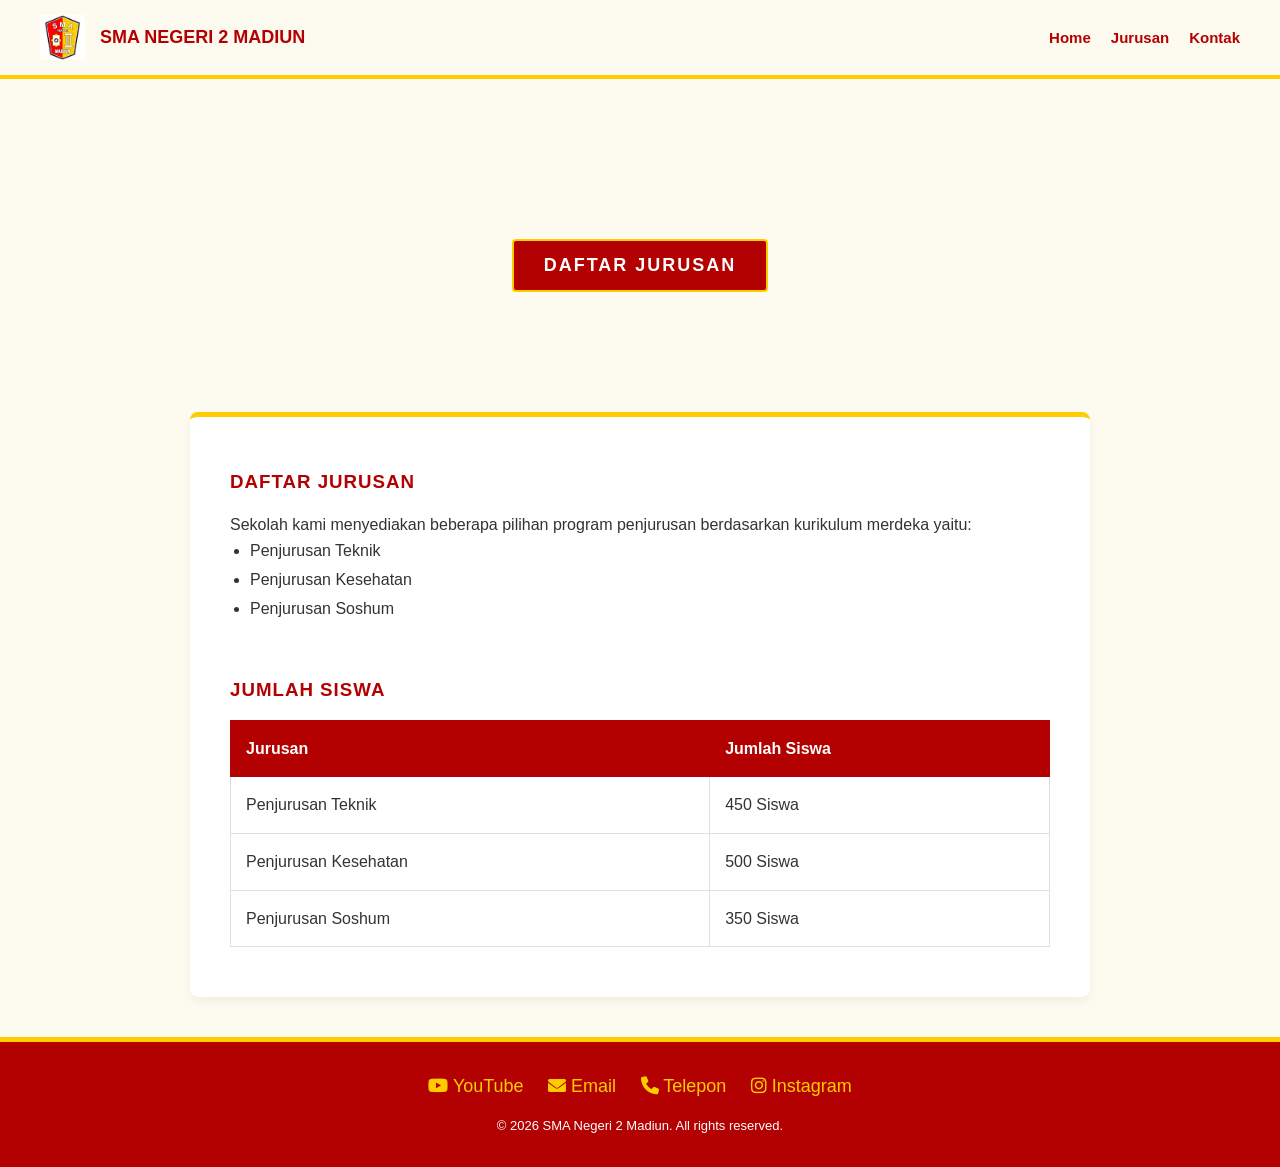
==== jurusan.html @ 18ccdf71 "Add files via upload" ====
<!DOCTYPE html>
<html lang="id">
<head>
    <meta charset="UTF-8">
    <title>Jurusan - SMAN 2 Madiun</title>
    <link rel="stylesheet" href="style.css">
    <link rel="stylesheet" href="https://cdnjs.cloudflare.com/ajax/libs/font-awesome/6.0.0/css/all.min.css">
</head>
<body>
    <header class="header-container">
        <div class="logo-area">
            <img src="logo.jpg" alt="Logo" width="45">
            <h2>SMA NEGERI 2 MADIUN</h2>
        </div>
        <nav class="nav-menu">
            <a href="index.html">Home</a>
            <a href="jurusan.html">Jurusan</a>
            <a href="kontak.html">Kontak</a>
        </nav>
    </header>

    <div class="banner-section">
            <h3>SMA NEGERI 2 KOTA MADIUN</h3>
        <span class="badge-judul">DAFTAR JURUSAN</span>
    </div>

    <div class="jurusan-container">
        <h3 class="judul-jurusan">DAFTAR JURUSAN</h3>
        <p>Sekolah kami menyediakan beberapa pilihan program penjurusan berdasarkan kurikulum merdeka yaitu:</p>
        <ul class="list-jurusan">
            <li>Penjurusan Teknik</li>
            <li>Penjurusan Kesehatan</li>
            <li>Penjurusan Soshum</li>
        </ul>

        <br><br>

        <h3 class="judul-jurusan">JUMLAH SISWA</h3>
        <table class="tabel-siswa">
            <tr>
                <th>Jurusan</th>
                <th>Jumlah Siswa</th>
            </tr>
            <tr>
                <td>Penjurusan Teknik</td>
                <td>450 Siswa</td>
            </tr>
            <tr>
                <td>Penjurusan Kesehatan</td>
                <td>500 Siswa</td>
            </tr>
            <tr>
                <td>Penjurusan Soshum</td>
                <td>350 Siswa</td>
            </tr>
        </table>
    </div>

    <footer class="footer-area">
        <div class="social-icons">
            <a href="https://www.youtube.com/@smadamadiunofficial" target="_blank"><i class="fa-brands fa-youtube"></i> YouTube</a>
            <a href="mailto:admin@smanegeri2madiun.sch.id"><i class="fa-solid fa-envelope"></i> Email</a>
            <a href="tel:0351453542"><i class="fa-solid fa-phone"></i> Telepon</a>
            <a href="https://www.instagram.com/smadamadiunofficial/" target="_blank"><i class="fa-brands fa-instagram"></i> Instagram</a>
        </div>
        <p>&copy; 2026 SMA Negeri 2 Madiun. All rights reserved.</p>
    </footer>
</body>
</html>
---- style.css ----
:root {
    --bg-krem: #fdfaf0;
    --krem-gelap: #f4ebd0;
    --merah-marun: #b30000;
    --kuning-emas: #ffcc00;
    --teks-gelap: #333333;
}

* {
    box-sizing: border-box;
    margin: 0;
    padding: 0;
}

body {
    font-family: 'Segoe UI', Tahoma, Geneva, Verdana, sans-serif;
    background-color: var(--bg-krem);
    color: var(--teks-gelap);
    line-height: 1.6;
}

img {
    max-width: 100%;
    height: auto;
    display: block;
}

.header-container {
    display: flex;
    justify-content: space-between;
    align-items: center;
    padding: 15px 40px;
    background-color: var(--bg-krem);
    border-bottom: 4px solid var(--kuning-emas);
}

.logo-area {
    display: flex;
    align-items: center;
    gap: 15px;
}

.logo-area h2 {
    font-size: 18px;
    color: var(--merah-marun);
}

.nav-menu {
    display: flex;
    align-items: center;
    gap: 20px;
}

.nav-menu a {
    text-decoration: none;
    color: var(--merah-marun);
    font-size: 15px;
    font-weight: bold;
    transition: color 0.3s ease; 
}

.nav-menu a:hover {
    color: var(--kuning-emas); 
}

.hero-section {
    background-image: linear-gradient(to right, rgba(0, 0, 0, 0.9) 0%, rgba(0, 0, 0, 0.6) 40%, rgba(0, 0, 0, 0) 70%), url('2.JPG');
    background-size: cover;
    background-position: center;
    min-height: 90vh;
    padding: 0 80px;
    display: flex;
    justify-content: flex-start;
    align-items: center;
}

.hero-text {
    background-color: transparent;
    backdrop-filter: none;
    -webkit-backdrop-filter: none;
    box-shadow: none;
    border: none;
    padding: 0;
    text-align: left;
    max-width: 600px;
}

.hero-text h1 {
    font-size: 50px;
    margin: 0 0 15px 0;
    color: #ffffff;
    line-height: 1.2;
    text-shadow: 2px 2px 4px rgba(0,0,0,0.5);
}

.hero-text .subtitle {
    font-size: 16px;
    margin-bottom: 30px;
    color: #f0f0f0;
    font-weight: normal;
    letter-spacing: 1px;
    line-height: 1.6;
}

.btn-hero {
    text-decoration: none;
    background-color: var(--kuning-emas);
    padding: 12px 35px;
    color: var(--teks-gelap);
    font-weight: bold;
    border-radius: 25px; 
    display: inline-block;
    transition: all 0.3s ease;
    border: none;
}

.btn-hero:hover {
    background-color: #e6b800;
    transform: translateY(-3px);
}

.btn-outline {
    text-decoration: none;
    border: 2px solid var(--merah-marun);
    padding: 10px 20px;
    color: var(--merah-marun);
    font-weight: bold;
    border-radius: 25px; 
    margin-top: 15px;
    transition: all 0.3s ease;
}

.btn-outline:hover {
    background-color: var(--merah-marun);
    color: white;
}

.profil-section {
    padding: 50px 40px;
    text-align: center;
}

.section-title {
    margin-bottom: 30px;
    letter-spacing: 2px;
    color: var(--merah-marun);
}

.profil-container {
    display: flex;
    justify-content: space-between;
    gap: 20px;
}

.profil-box {
    flex: 1;
    background-color: white;
    padding: 40px 20px;
    border-radius: 8px;
    border-top: 5px solid var(--merah-marun);
    box-shadow: 0 4px 10px rgba(0,0,0,0.05);
    color: var(--teks-gelap);
    display: flex;
    flex-direction: column; 
    align-items: center;
    justify-content: center;
    transition: all 0.3s ease; 
}

.profil-box:hover {
    transform: translateY(-5px); 
    box-shadow: 0 8px 15px rgba(0,0,0,0.1);
}

.profil-box i {
    font-size: 50px;
    color: var(--kuning-emas);
    margin-bottom: 20px;
}

.profil-box h3 {
    margin: 0;
    font-size: 20px;
}

.sambutan-section {
    display: flex;
    padding: 50px 40px;
    gap: 40px;
    background-color: var(--krem-gelap);
    align-items: center; 
}

.sambutan-text {
    flex: 2;
}

.sambutan-text p {
    margin-bottom: 15px;
}

.section-title.left-align {
    text-align: left;
}

.kepsek-area {
    flex: 1;
    display: flex;
    flex-direction: column;
    align-items: center; 
    text-align: center;
    justify-content: flex-start;
}

.kepsek-foto {
    background-color: white;
    width: 250px;
    height: 300px;
    margin-bottom: 15px; 
    border: 3px solid var(--kuning-emas);
    border-radius: 10px; 
    overflow: hidden;
    box-shadow: 0 10px 20px rgba(0,0,0,0.1);
}

.kepsek-foto img {
    width: 100%;
    height: 100%;
    object-fit: cover;
    object-position: top;
}

.kepsek-nama {
    margin: 0;
    text-align: center;
    font-weight: bold;
    color: var(--merah-marun);
    width: 100%;
}

.visi-misi-wrapper {
    background-color: var(--bg-krem);
    padding: 50px 40px;
}

.visi-misi-container {
    display: flex;
    gap: 40px;
}

.box {
    flex: 1;
    background-color: white;
    border-top: 5px solid var(--kuning-emas);
    border-radius: 8px;
    padding: 30px;
    box-shadow: 0 4px 10px rgba(0,0,0,0.05);
    transition: all 0.3s ease; 
}

.box:hover {
    transform: translateY(-5px); 
}

.box h3 {
    margin-bottom: 20px;
    color: var(--merah-marun);
    text-align: center;
    border-bottom: 2px solid var(--kuning-emas);
    display: inline-block;
    padding-bottom: 5px;
}

.box ul {
    padding-left: 20px;
}

.box ul li {
    margin-bottom: 10px;
}

.footer-area {
    background-color: var(--merah-marun);
    color: white;
    text-align: center;
    padding: 30px 20px;
    border-top: 5px solid var(--kuning-emas);
}

.social-icons {
    margin-bottom: 15px;
}

.social-icons a {
    color: var(--kuning-emas);
    text-decoration: none;
    margin: 0 10px;
    font-size: 18px; 
    transition: color 0.3s ease;
}

.social-icons a:hover {
    color: #fff;
}

.footer-area p {
    font-size: 13px;
    margin-top: 10px;
}

.banner-section {
    background-image: url('4.jpg');
    background-size: cover;
    background-position: center;
    text-align: center;
    padding: 80px 20px;
    color: var(--bg-krem);
    font-size: 32px;
    letter-spacing: 2px;
    margin: 0;
}

.badge-judul {
    background-color: var(--merah-marun);
    color: white;
    padding: 10px 30px;
    font-weight: bold;
    font-size: 18px;
    display: inline-block;
    margin-top: 20px;
    border: 2px solid var(--kuning-emas);
    border-radius: 4px;
}

.jurusan-container {
    padding: 50px 40px;
    background-color: white;
    margin: 40px auto;
    max-width: 900px;
    box-shadow: 0 4px 10px rgba(0,0,0,0.05);
    border-top: 5px solid var(--kuning-emas);
    border-radius: 8px; 
}

.judul-jurusan {
    color: var(--merah-marun);
    margin-bottom: 15px;
    letter-spacing: 1px;
}

.list-jurusan {
    padding-left: 20px;
    line-height: 1.8;
}

.tabel-siswa {
    width: 100%;
    border-collapse: collapse;
    margin-top: 15px;
}

.tabel-siswa th, .tabel-siswa td {
    border: 1px solid #e0e0e0;
    padding: 15px;
    text-align: left;
}

.tabel-siswa th {
    background-color: var(--merah-marun);
    color: white;
    border-color: var(--merah-marun);
}

.kontak-container {
    padding: 50px 40px;
    max-width: 900px;
    margin: 0 auto;
}

.form-box {
    background-color: var(--krem-gelap);
    padding: 40px;
    border-radius: 8px;
    box-shadow: 0 4px 10px rgba(0,0,0,0.05);
    border-top: 5px solid var(--merah-marun);
}

.form-box label {
    display: block;
    font-weight: bold;
    margin-bottom: 8px;
    color: var(--teks-gelap);
}

.form-box input[type="text"],
.form-box input[type="email"],
.form-box textarea {
    width: 100%;
    padding: 15px;
    margin-bottom: 20px;
    border: 1px solid #ccc;
    border-radius: 6px;
    box-sizing: border-box;
    font-family: inherit;
    font-size: 14px;
    transition: border-color 0.3s ease; 
}

.form-box input[type="text"]:focus,
.form-box input[type="email"]:focus,
.form-box textarea:focus {
    border-color: var(--merah-marun);
    outline: none;
    box-shadow: 0 0 5px rgba(179, 0, 0, 0.2);
}

.btn-submit {
    background-color: var(--merah-marun);
    color: white;
    padding: 12px 30px;
    border: none;
    border-radius: 25px; 
    font-weight: bold;
    font-size: 16px;
    cursor: pointer;
    border: 2px solid var(--kuning-emas);
    transition: background-color 0.3s ease;
}

.btn-submit:hover {
    background-color: #8a0000;
}
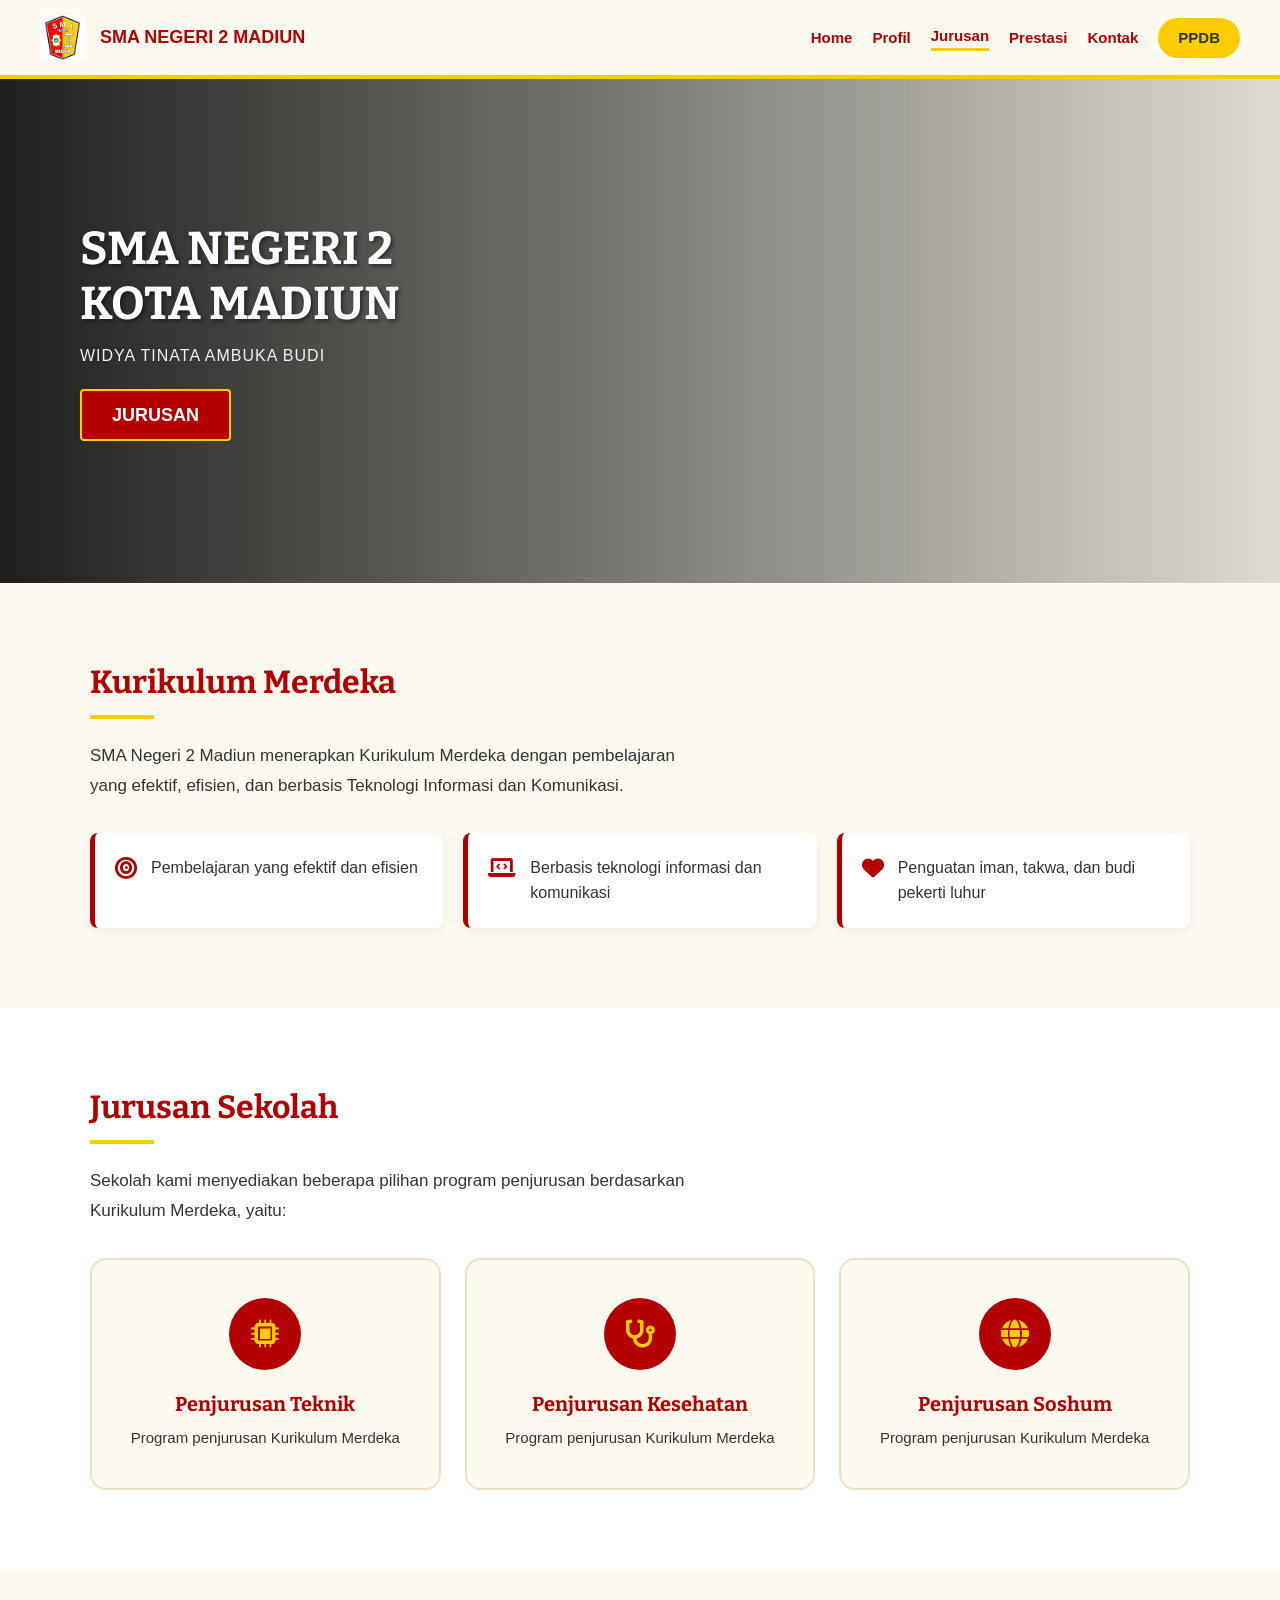
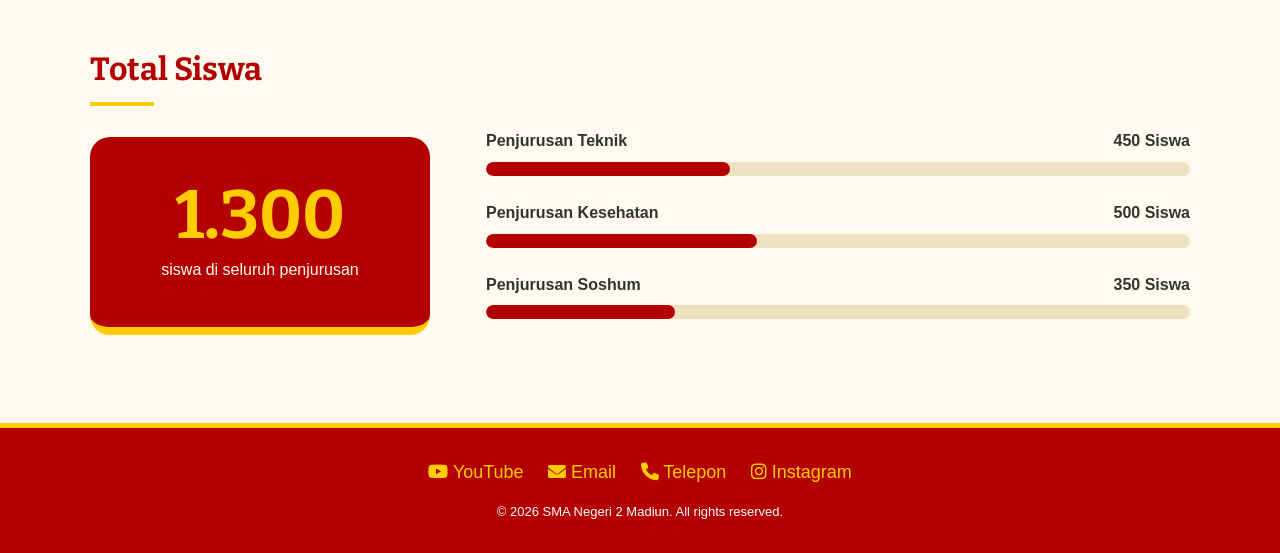
==== commit 59d7c10c: "update" ====
--- a/jurusan.html
+++ b/jurusan.html
@@ -2,68 +2,84 @@
 <html lang="id">
 <head>
     <meta charset="UTF-8">
+    <meta name="viewport" content="width=device-width, initial-scale=1.0">
     <title>Jurusan - SMAN 2 Madiun</title>
     <link rel="stylesheet" href="style.css">
     <link rel="stylesheet" href="https://cdnjs.cloudflare.com/ajax/libs/font-awesome/6.0.0/css/all.min.css">
+    <link rel="preconnect" href="https://fonts.googleapis.com">
+    <link rel="preconnect" href="https://fonts.gstatic.com" crossorigin>
+    <link rel="stylesheet" href="https://fonts.googleapis.com/css2?family=Bitter:wght@500;700&display=swap">
 </head>
 <body>
     <header class="header-container">
         <div class="logo-area">
-            <img src="logo.jpg" alt="Logo" width="45">
+            <img src="logo.jpg" alt="Logo SMA Negeri 2 Madiun" width="45" height="45">
             <h2>SMA NEGERI 2 MADIUN</h2>
         </div>
         <nav class="nav-menu">
             <a href="index.html">Home</a>
-            <a href="jurusan.html">Jurusan</a>
+            <a href="profilsekolah.html">Profil</a>
+            <a href="jurusan.html" aria-current="page">Jurusan</a>
+            <a href="prestasi.html">Prestasi</a>
             <a href="kontak.html">Kontak</a>
+            <a href="https://smanegeri2madiun.sch.id/" class="nav-ppdb" target="_blank" rel="noopener">PPDB</a>
         </nav>
     </header>
 
-    <div class="banner-section">
-            <h3>SMA NEGERI 2 KOTA MADIUN</h3>
-        <span class="badge-judul">DAFTAR JURUSAN</span>
-    </div>
+    <section class="hero-jur">
+        <div class="hero-jur-teks">
+            <h1>SMA NEGERI 2<br>KOTA MADIUN</h1>
+            <p>WIDYA TINATA AMBUKA BUDI</p>
+            <span class="badge-judul">JURUSAN</span>
+        </div>
+    </section>
 
-    <div class="jurusan-container">
-        <h3 class="judul-jurusan">DAFTAR JURUSAN</h3>
-        <p>Sekolah kami menyediakan beberapa pilihan program penjurusan berdasarkan kurikulum merdeka yaitu:</p>
-        <ul class="list-jurusan">
-            <li>Penjurusan Teknik</li>
-            <li>Penjurusan Kesehatan</li>
-            <li>Penjurusan Soshum</li>
-        </ul>
+    <section class="sec">
+        <div class="sec-inner">
+            <h2>Kurikulum Merdeka</h2>
+            <p class="sec-lead">SMA Negeri 2 Madiun menerapkan Kurikulum Merdeka dengan pembelajaran yang efektif, efisien, dan berbasis Teknologi Informasi dan Komunikasi.</p>
+            <ul class="kur-list">
+                <li><i class="fa-solid fa-bullseye" aria-hidden="true"></i><span>Pembelajaran yang efektif dan efisien</span></li>
+                <li><i class="fa-solid fa-laptop-code" aria-hidden="true"></i><span>Berbasis teknologi informasi dan komunikasi</span></li>
+                <li><i class="fa-solid fa-heart" aria-hidden="true"></i><span>Penguatan iman, takwa, dan budi pekerti luhur</span></li>
+            </ul>
+        </div>
+    </section>
 
-        <br><br>
+    <section class="sec sec-putih">
+        <div class="sec-inner">
+            <h2>Jurusan Sekolah</h2>
+            <p class="sec-lead">Sekolah kami menyediakan beberapa pilihan program penjurusan berdasarkan Kurikulum Merdeka, yaitu:</p>
+            <div class="jur-grid">
+                <article class="jur-card"><span class="jur-ikon"><i class="fa-solid fa-microchip" aria-hidden="true"></i></span><h3>Penjurusan Teknik</h3><p>Program penjurusan Kurikulum Merdeka</p></article>
+                <article class="jur-card"><span class="jur-ikon"><i class="fa-solid fa-stethoscope" aria-hidden="true"></i></span><h3>Penjurusan Kesehatan</h3><p>Program penjurusan Kurikulum Merdeka</p></article>
+                <article class="jur-card"><span class="jur-ikon"><i class="fa-solid fa-globe" aria-hidden="true"></i></span><h3>Penjurusan Soshum</h3><p>Program penjurusan Kurikulum Merdeka</p></article>
+            </div>
+        </div>
+    </section>
 
-        <h3 class="judul-jurusan">JUMLAH SISWA</h3>
-        <table class="tabel-siswa">
-            <tr>
-                <th>Jurusan</th>
-                <th>Jumlah Siswa</th>
-            </tr>
-            <tr>
-                <td>Penjurusan Teknik</td>
-                <td>450 Siswa</td>
-            </tr>
-            <tr>
-                <td>Penjurusan Kesehatan</td>
-                <td>500 Siswa</td>
-            </tr>
-            <tr>
-                <td>Penjurusan Soshum</td>
-                <td>350 Siswa</td>
-            </tr>
-        </table>
-    </div>
+    <section class="sec">
+        <div class="sec-inner">
+            <h2>Total Siswa</h2>
+            <div class="tot">
+                <div class="tot-angka"><strong>1.300</strong><span>siswa di seluruh penjurusan</span></div>
+                <div class="tot-bar">
+                <div class="bar-row"><div class="bar-info"><span>Penjurusan Teknik</span><span>450 Siswa</span></div><div class="bar" aria-hidden="true"><span style="width:34.6%"></span></div></div>
+                <div class="bar-row"><div class="bar-info"><span>Penjurusan Kesehatan</span><span>500 Siswa</span></div><div class="bar" aria-hidden="true"><span style="width:38.5%"></span></div></div>
+                <div class="bar-row"><div class="bar-info"><span>Penjurusan Soshum</span><span>350 Siswa</span></div><div class="bar" aria-hidden="true"><span style="width:26.9%"></span></div></div>
+                </div>
+            </div>
+        </div>
+    </section>
 
     <footer class="footer-area">
         <div class="social-icons">
-            <a href="https://www.youtube.com/@smadamadiunofficial" target="_blank"><i class="fa-brands fa-youtube"></i> YouTube</a>
+            <a href="https://www.youtube.com/@smadamadiunofficial" target="_blank" rel="noopener"><i class="fa-brands fa-youtube"></i> YouTube</a>
             <a href="mailto:admin@smanegeri2madiun.sch.id"><i class="fa-solid fa-envelope"></i> Email</a>
             <a href="tel:0351453542"><i class="fa-solid fa-phone"></i> Telepon</a>
-            <a href="https://www.instagram.com/smadamadiunofficial/" target="_blank"><i class="fa-brands fa-instagram"></i> Instagram</a>
+            <a href="https://www.instagram.com/smadamadiunofficial/" target="_blank" rel="noopener"><i class="fa-brands fa-instagram"></i> Instagram</a>
         </div>
         <p>&copy; 2026 SMA Negeri 2 Madiun. All rights reserved.</p>
     </footer>
 </body>
-</html>+</html>
--- a/style.css
+++ b/style.css
@@ -309,7 +309,7 @@
 }
 
 .banner-section {
-    background-image: url('4.jpg');
+    background-image: linear-gradient(rgba(0,0,0,.55),rgba(0,0,0,.55)), url('3.JPG');
     background-size: cover;
     background-position: center;
     text-align: center;
@@ -431,3 +431,1018 @@
     background-color: #8a0000;
 }
 
+.nav-menu {
+    flex-wrap: wrap;
+}
+
+.nav-menu a[aria-current] {
+    border-bottom: 3px solid var(--kuning-emas);
+}
+
+.nav-menu a.nav-ppdb {
+    background: var(--kuning-emas);
+    color: var(--teks-gelap);
+    padding: 8px 20px;
+    border-radius: 20px;
+}
+
+.nav-menu a.nav-ppdb:hover {
+    background: #e6b800;
+    color: var(--teks-gelap);
+}
+
+.banner-section h1 {
+    font-size: inherit;
+}
+
+.banner-section p {
+    font-size: 16px;
+    letter-spacing: 1px;
+}
+
+.banner-profil {
+    background-image: linear-gradient(rgba(0,0,0,.55),rgba(0,0,0,.55)), url('2.JPG');
+}
+
+.banner-prestasi {
+    background-image: linear-gradient(rgba(0,0,0,.55),rgba(0,0,0,.55)), url('4.JPG');
+}
+
+.banner-kontak {
+    background-image: linear-gradient(rgba(0,0,0,.55),rgba(0,0,0,.55)), url('3.JPG');
+}
+
+.judul-jurusan {
+    font-size: 20px;
+}
+
+.tabel-wrap {
+    overflow-x: auto;
+}
+
+.tabel-siswa tfoot th {
+    background: var(--krem-gelap);
+    color: var(--teks-gelap);
+}
+
+.profil-box p {
+    font-size: 14px;
+    margin-top: 8px;
+}
+
+.tight {
+    padding-bottom: 0;
+}
+
+.video-box {
+    max-width: 700px;
+    margin: 0 auto;
+    background: white;
+    border-top: 5px solid var(--merah-marun);
+    border-radius: 8px;
+    padding: 30px;
+    box-shadow: 0 4px 10px rgba(0,0,0,.05);
+}
+
+.video-box p {
+    margin-bottom: 20px;
+}
+
+.galeri-grid {
+    display: grid;
+    grid-template-columns: repeat(auto-fit,minmax(240px,1fr));
+    gap: 20px;
+}
+
+.galeri-grid figure {
+    background: white;
+    border-radius: 8px;
+    overflow: hidden;
+    box-shadow: 0 4px 10px rgba(0,0,0,.05);
+}
+
+.galeri-grid img {
+    width: 100%;
+    height: 220px;
+    object-fit: cover;
+}
+
+.galeri-grid figcaption {
+    padding: 12px;
+    font-size: 14px;
+}
+
+.kontak-info {
+    display: grid;
+    grid-template-columns: repeat(auto-fit,minmax(220px,1fr));
+    gap: 20px;
+    margin-bottom: 30px;
+}
+
+.info-box {
+    background: white;
+    border-top: 5px solid var(--kuning-emas);
+    border-radius: 8px;
+    padding: 20px;
+    box-shadow: 0 4px 10px rgba(0,0,0,.05);
+}
+
+.info-box h3 {
+    color: var(--merah-marun);
+    margin-bottom: 8px;
+    font-size: 17px;
+}
+
+.info-box a {
+    color: var(--merah-marun);
+}
+
+.map-box iframe {
+    width: 100%;
+    height: 350px;
+    border: 0;
+    border-radius: 8px;
+    margin-bottom: 30px;
+}
+
+.judul-form {
+    color: var(--merah-marun);
+    margin-bottom: 15px;
+}
+
+@media (max-width:768px) {
+    .header-container {
+        flex-direction: column;
+        gap: 12px;
+        padding: 15px 20px;
+    }
+    .nav-menu {
+        justify-content: center;
+        gap: 12px;
+    }
+    .hero-section {
+        padding: 0 24px;
+        min-height: 70vh;
+    }
+    .hero-text h1 {
+        font-size: 34px;
+    }
+    .profil-container, .visi-misi-container, .sambutan-section {
+        flex-direction: column;
+    }
+    .sambutan-text, .kepsek-area {
+        flex: none;
+    }
+    .profil-section, .sambutan-section, .visi-misi-wrapper, .jurusan-container, .kontak-container {
+        padding-left: 20px;
+        padding-right: 20px;
+    }
+    .form-box {
+        padding: 24px;
+    }
+    .banner-section {
+        font-size: 22px;
+        padding: 60px 20px;
+    }
+}
+
+.home .hero-text h1, .fitur h3, .tentang h2, .visimisi h2, .visi-teks {
+    font-family: 'Bitter', Georgia, serif;
+}
+
+.home .hero-section {
+    min-height: 80vh;
+    padding-bottom: 110px;
+}
+
+.sr-only {
+    position: absolute;
+    width: 1px;
+    height: 1px;
+    overflow: hidden;
+    clip: rect(0 0 0 0);
+    white-space: nowrap;
+}
+
+.fitur {
+    max-width: 1100px;
+    margin: -80px auto 0;
+    padding: 0 40px;
+    position: relative;
+    z-index: 2;
+}
+
+.fitur-grid {
+    display: grid;
+    grid-template-columns: repeat(3, 1fr);
+    gap: 24px;
+}
+
+.fitur-card {
+    background: #fff;
+    border-radius: 16px;
+    padding: 28px 26px;
+    border-bottom: 5px solid var(--kuning-emas);
+    box-shadow: 0 14px 32px rgba(70,20,0,.14);
+}
+
+.fitur-ikon {
+    display: grid;
+    place-items: center;
+    width: 52px;
+    height: 52px;
+    border-radius: 50%;
+    background: var(--merah-marun);
+    color: var(--kuning-emas);
+    font-size: 20px;
+    margin-bottom: 16px;
+}
+
+.fitur-card h3 {
+    font-size: 20px;
+    color: var(--merah-marun);
+    margin-bottom: 6px;
+}
+
+.fitur-card p {
+    font-size: 15px;
+}
+
+.tentang {
+    max-width: 1100px;
+    margin: 0 auto;
+    padding: 90px 40px 100px;
+    display: grid;
+    grid-template-columns: 380px 1fr;
+    gap: 72px;
+    align-items: center;
+}
+
+.tentang-foto {
+    position: relative;
+    margin-bottom: 34px;
+}
+
+.tentang-foto::before {
+    content: "";
+    position: absolute;
+    inset: 18px -18px -18px 18px;
+    border: 3px solid var(--kuning-emas);
+    border-radius: 20px;
+}
+
+.tentang-foto img {
+    position: relative;
+    width: 100%;
+    aspect-ratio: 1/1;
+    object-fit: cover;
+    object-position: top;
+    border-radius: 20px;
+}
+
+.tentang-nama {
+    position: absolute;
+    left: -20px;
+    bottom: -34px;
+    background: var(--merah-marun);
+    color: var(--bg-krem);
+    padding: 14px 20px;
+    border-radius: 12px;
+    box-shadow: 0 8px 20px rgba(70,20,0,.25);
+}
+
+.tentang-nama strong {
+    display: block;
+    font-size: 15px;
+}
+
+.tentang-nama span {
+    font-size: 13px;
+    color: var(--kuning-emas);
+}
+
+.tentang-isi h2 {
+    font-size: 34px;
+    line-height: 1.2;
+    color: var(--merah-marun);
+    margin-bottom: 22px;
+}
+
+.tentang-isi h2::after {
+    content: "";
+    display: block;
+    width: 64px;
+    height: 4px;
+    background: var(--kuning-emas);
+    margin-top: 14px;
+}
+
+.tentang-isi p {
+    font-size: 17px;
+    line-height: 1.75;
+    margin-bottom: 16px;
+    max-width: 62ch;
+}
+
+.tentang-isi .salam {
+    font-weight: 700;
+}
+
+.visimisi {
+    background: #fff;
+    padding: 90px 40px;
+}
+
+.visimisi-inner {
+    max-width: 1100px;
+    margin: 0 auto;
+    display: grid;
+    grid-template-columns: 1fr 1.2fr;
+    gap: 56px;
+    align-items: start;
+}
+
+.visi {
+    background: var(--merah-marun);
+    color: var(--bg-krem);
+    border-radius: 20px;
+    padding: 44px 40px;
+    border-bottom: 8px solid var(--kuning-emas);
+}
+
+.visi h2 {
+    font-size: 30px;
+    color: var(--kuning-emas);
+    margin-bottom: 18px;
+}
+
+.visi-teks {
+    font-size: 22px;
+    line-height: 1.55;
+}
+
+.misi h2 {
+    font-size: 30px;
+    color: var(--merah-marun);
+    margin-bottom: 10px;
+}
+
+.misi ul {
+    list-style: none;
+}
+
+.misi li {
+    display: flex;
+    gap: 14px;
+    padding: 16px 0;
+    border-bottom: 1px solid #eee2c0;
+}
+
+.misi li:last-child {
+    border-bottom: 0;
+}
+
+.misi li i {
+    color: var(--merah-marun);
+    margin-top: 5px;
+}
+
+@media (max-width:900px) {
+    .fitur {
+        margin-top: -60px;
+        padding: 0 20px;
+    }
+    .fitur-grid, .tentang, .visimisi-inner {
+        grid-template-columns: 1fr;
+    }
+    .tentang {
+        padding: 70px 20px 70px;
+        gap: 56px;
+    }
+    .tentang-foto {
+        max-width: 360px;
+        margin-left: 20px;
+    }
+    .tentang-nama {
+        left: -12px;
+    }
+    .visimisi {
+        padding: 60px 20px;
+    }
+    .visimisi-inner {
+        gap: 40px;
+    }
+    .visi {
+        padding: 32px 26px;
+    }
+    .visi-teks {
+        font-size: 19px;
+    }
+}
+
+.hero-jur {
+    background-image: linear-gradient(to right,rgba(0,0,0,.88) 0%,rgba(0,0,0,.55) 45%,rgba(0,0,0,.12) 100%),url('3.JPG');
+    background-size: cover;
+    background-position: center;
+    min-height: 56vh;
+    display: flex;
+    align-items: center;
+    padding: 60px 80px;
+}
+
+.hero-jur-teks {
+    max-width: 600px;
+}
+
+.hero-jur h1 {
+    font-family: 'Bitter', Georgia, serif;
+    font-size: 46px;
+    line-height: 1.2;
+    color: #fff;
+    margin-bottom: 12px;
+    text-shadow: 2px 2px 4px rgba(0,0,0,.5);
+}
+
+.hero-jur p {
+    color: #f0f0f0;
+    letter-spacing: 1px;
+}
+
+.sec {
+    padding: 80px 40px;
+}
+
+.sec-putih {
+    background: #fff;
+}
+
+.sec-inner {
+    max-width: 1100px;
+    margin: 0 auto;
+}
+
+.sec h2 {
+    font-family: 'Bitter', Georgia, serif;
+    font-size: 32px;
+    line-height: 1.2;
+    color: var(--merah-marun);
+    margin-bottom: 22px;
+}
+
+.sec h2::after {
+    content: "";
+    display: block;
+    width: 64px;
+    height: 4px;
+    background: var(--kuning-emas);
+    margin-top: 14px;
+}
+
+.sec-lead {
+    max-width: 64ch;
+    font-size: 17px;
+    line-height: 1.75;
+    margin-bottom: 32px;
+}
+
+.kur-list {
+    list-style: none;
+    display: grid;
+    grid-template-columns: repeat(3, 1fr);
+    gap: 20px;
+}
+
+.kur-list li {
+    display: flex;
+    gap: 14px;
+    align-items: flex-start;
+    background: #fff;
+    border-left: 5px solid var(--merah-marun);
+    border-radius: 8px;
+    padding: 22px 20px;
+    box-shadow: 0 4px 10px rgba(0,0,0,.06);
+}
+
+.kur-list i {
+    color: var(--merah-marun);
+    font-size: 22px;
+    margin-top: 2px;
+}
+
+.jur-grid {
+    display: grid;
+    grid-template-columns: repeat(3, 1fr);
+    gap: 24px;
+}
+
+.jur-card {
+    text-align: center;
+    padding: 38px 24px;
+    border-radius: 16px;
+    border: 2px solid #eee2c0;
+    background: var(--bg-krem);
+    transition: transform .3s ease, border-color .3s ease;
+}
+
+.jur-card:hover {
+    transform: translateY(-4px);
+    border-color: var(--kuning-emas);
+}
+
+.jur-ikon {
+    display: grid;
+    place-items: center;
+    width: 72px;
+    height: 72px;
+    margin: 0 auto 18px;
+    border-radius: 50%;
+    background: var(--merah-marun);
+    color: var(--kuning-emas);
+    font-size: 28px;
+}
+
+.jur-card h3 {
+    font-family: 'Bitter', Georgia, serif;
+    font-size: 20px;
+    color: var(--merah-marun);
+}
+
+.jur-card p {
+    font-size: 15px;
+    margin-top: 6px;
+}
+
+.tot {
+    display: grid;
+    grid-template-columns: 340px 1fr;
+    gap: 56px;
+    align-items: center;
+}
+
+.tot-angka {
+    background: var(--merah-marun);
+    color: var(--bg-krem);
+    text-align: center;
+    border-radius: 20px;
+    border-bottom: 8px solid var(--kuning-emas);
+    padding: 44px 30px;
+}
+
+.tot-angka strong {
+    display: block;
+    font-family: 'Bitter', Georgia, serif;
+    font-size: 68px;
+    line-height: 1;
+    color: var(--kuning-emas);
+    margin-bottom: 8px;
+}
+
+.bar-row {
+    margin-bottom: 24px;
+}
+
+.bar-info {
+    display: flex;
+    justify-content: space-between;
+    font-weight: 700;
+    margin-bottom: 8px;
+}
+
+.bar {
+    height: 14px;
+    background: #eee2c0;
+    border-radius: 99px;
+    overflow: hidden;
+}
+
+.bar span {
+    display: block;
+    height: 100%;
+    background: var(--merah-marun);
+    border-radius: 99px;
+}
+
+@media (max-width:900px) {
+    .hero-jur {
+        padding: 50px 24px;
+        min-height: 48vh;
+    }
+    .hero-jur h1 {
+        font-size: 34px;
+    }
+    .sec {
+        padding: 60px 20px;
+    }
+    .kur-list, .jur-grid, .tot {
+        grid-template-columns: 1fr;
+    }
+    .tot {
+        gap: 36px;
+    }
+}
+
+.hero-kontak {
+    background-image: linear-gradient(to right,rgba(0,0,0,.88) 0%,rgba(0,0,0,.55) 45%,rgba(0,0,0,.12) 100%),url('1.JPG');
+    min-height: 44vh;
+}
+
+.kontak-grid {
+    display: grid;
+    grid-template-columns: 1fr 1.15fr;
+    gap: 40px;
+    align-items: start;
+}
+
+.kontak-panel {
+    background: var(--merah-marun);
+    color: var(--bg-krem);
+    border-radius: 20px;
+    border-bottom: 8px solid var(--kuning-emas);
+    padding: 40px 36px;
+}
+
+.kontak-panel h2 {
+    color: var(--kuning-emas);
+}
+
+.kp-row {
+    display: flex;
+    gap: 16px;
+    padding: 16px 0;
+    border-bottom: 1px solid rgba(255,255,255,.18);
+}
+
+.kp-row:last-child {
+    border-bottom: 0;
+    padding-bottom: 0;
+}
+
+.kp-ikon {
+    flex: none;
+    display: grid;
+    place-items: center;
+    width: 44px;
+    height: 44px;
+    border-radius: 50%;
+    background: var(--kuning-emas);
+    color: var(--merah-marun);
+}
+
+.kp-row small {
+    display: block;
+    font-size: 13px;
+    color: var(--kuning-emas);
+    margin-bottom: 2px;
+}
+
+.kp-row a {
+    color: var(--bg-krem);
+}
+
+.kp-row a + a {
+    margin-left: 18px;
+}
+
+.kontak-grid .form-box {
+    background: #fff;
+    border-top: 5px solid var(--kuning-emas);
+    border-radius: 20px;
+    padding: 36px;
+    box-shadow: 0 8px 24px rgba(70,20,0,.1);
+}
+
+.peta iframe {
+    display: block;
+    width: 100%;
+    height: 420px;
+    border: 0;
+    border-radius: 16px;
+    margin-bottom: 24px;
+}
+
+@media (max-width:900px) {
+    .kontak-grid {
+        grid-template-columns: 1fr;
+    }
+    .kontak-panel {
+        padding: 30px 24px;
+    }
+    .kontak-grid .form-box {
+        padding: 26px 22px;
+    }
+    .peta iframe {
+        height: 320px;
+    }
+}
+
+.hero-prestasi {
+    background-image: linear-gradient(to right,rgba(0,0,0,.88) 0%,rgba(0,0,0,.55) 45%,rgba(0,0,0,.12) 100%),url('4.JPG');
+    min-height: 44vh;
+}
+
+.kur-4 {
+    grid-template-columns: repeat(4, 1fr);
+}
+
+.kur-4 li {
+    flex-direction: column;
+    gap: 10px;
+}
+
+.pres-grid {
+    display: grid;
+    grid-template-columns: repeat(3, 1fr);
+    gap: 24px;
+}
+
+.pres-card {
+    display: flex;
+    flex-direction: column;
+    background: #fff;
+    border: 2px solid #eee2c0;
+    border-radius: 16px;
+    overflow: hidden;
+    text-decoration: none;
+    color: inherit;
+    transition: transform .3s ease, border-color .3s ease, box-shadow .3s ease;
+}
+
+.pres-card:hover {
+    transform: translateY(-4px);
+    border-color: var(--kuning-emas);
+    box-shadow: 0 12px 26px rgba(70,20,0,.12);
+}
+
+.pres-card:focus-visible {
+    outline: 3px solid var(--merah-marun);
+    outline-offset: 3px;
+}
+
+.pres-visual {
+    display: grid;
+    place-items: center;
+    height: 170px;
+    background: var(--merah-marun);
+    color: var(--kuning-emas);
+    font-size: 54px;
+    overflow: hidden;
+    position: relative;
+}
+
+.pres-card:nth-child(even) .pres-visual {
+    background: var(--kuning-emas);
+    color: var(--merah-marun);
+}
+
+.pres-visual img {
+    width: 100%;
+    height: 100%;
+    object-fit: cover;
+    position: absolute;
+    inset: 0;
+}
+
+.pres-isi {
+    display: flex;
+    flex-direction: column;
+    gap: 6px;
+    flex: 1;
+    padding: 22px 22px 24px;
+}
+
+.pres-tingkat {
+    align-self: flex-start;
+    background: var(--krem-gelap);
+    color: var(--merah-marun);
+    font-size: 13px;
+    font-weight: 700;
+    padding: 3px 12px;
+    border-radius: 99px;
+}
+
+.pres-isi h3 {
+    font-family: 'Bitter', Georgia, serif;
+    font-size: 19px;
+    color: var(--merah-marun);
+}
+
+.pres-isi p {
+    font-size: 15px;
+}
+
+.pres-link {
+    margin-top: auto;
+    padding-top: 10px;
+    font-size: 15px;
+    font-weight: 700;
+    color: var(--merah-marun);
+}
+
+@media (max-width:900px) {
+    .kur-4, .pres-grid {
+        grid-template-columns: repeat(2, 1fr);
+    }
+}
+
+@media (max-width:560px) {
+    .kur-4, .pres-grid {
+        grid-template-columns: 1fr;
+    }
+}
+
+.kur-4 strong {
+    display: block;
+    font-family: 'Bitter', Georgia, serif;
+    font-size: 17px;
+    color: var(--merah-marun);
+    margin-bottom: 4px;
+}
+
+.kur-4 small {
+    font-size: 14px;
+    color: #666;
+}
+
+.pres-semua {
+    margin-top: 32px;
+    text-align: center;
+}
+
+.kur-4 li {
+    transition: transform .3s ease, box-shadow .3s ease;
+}
+
+.kur-4 li:hover {
+    transform: translateY(-4px);
+    box-shadow: 0 12px 26px rgba(70,20,0,.12);
+}
+
+.kur-4 li a {
+    display: flex;
+    flex-direction: column;
+    gap: 10px;
+    flex: 1;
+    color: inherit;
+    text-decoration: none;
+}
+
+.kur-4 li a:focus-visible {
+    outline: 3px solid var(--merah-marun);
+    outline-offset: 6px;
+}
+
+.kur-lihat {
+    margin-top: auto;
+    padding-top: 6px;
+    font-size: 14px;
+    font-weight: 700;
+    color: var(--merah-marun);
+}
+
+.kur-lihat i {
+    font-size: 13px;
+    margin: 0 0 0 4px;
+}
+
+.kur-4.kur-3 {
+    grid-template-columns: repeat(3, 1fr);
+}
+
+@media (max-width:900px) {
+    .kur-4.kur-3 {
+        grid-template-columns: 1fr;
+    }
+}
+
+.hero-profil {
+    background-image: linear-gradient(to right,rgba(0,0,0,.88) 0%,rgba(0,0,0,.55) 45%,rgba(0,0,0,.12) 100%),url('2.JPG');
+    min-height: 44vh;
+}
+
+.video-poster {
+    position: relative;
+    display: grid;
+    place-items: center;
+    aspect-ratio: 16/9;
+    max-width: 860px;
+    margin: 0 auto;
+    border-radius: 20px;
+    overflow: hidden;
+    color: #fff;
+    text-decoration: none;
+    background: linear-gradient(rgba(0,0,0,.45),rgba(0,0,0,.45)),url('3.JPG') center/cover;
+    box-shadow: 0 12px 30px rgba(70,20,0,.18);
+}
+
+.video-frame {
+    display: block;
+    width: 100%;
+    max-width: 860px;
+    aspect-ratio: 16/9;
+    margin: 0 auto;
+    border: 0;
+    border-radius: 20px;
+}
+
+.video-play {
+    display: grid;
+    place-items: center;
+    width: 84px;
+    height: 84px;
+    border-radius: 50%;
+    background: var(--kuning-emas);
+    color: var(--merah-marun);
+    font-size: 30px;
+    padding-left: 5px;
+    transition: transform .3s ease;
+}
+
+.video-poster:hover .video-play {
+    transform: scale(1.1);
+}
+
+.video-poster:focus-visible {
+    outline: 3px solid var(--merah-marun);
+    outline-offset: 4px;
+}
+
+.video-label {
+    position: absolute;
+    left: 24px;
+    bottom: 18px;
+    right: 24px;
+    font-weight: 700;
+    text-shadow: 0 1px 4px rgba(0,0,0,.6);
+}
+
+.galeri-mosaik {
+    display: grid;
+    grid-template-columns: repeat(4, 1fr);
+    grid-auto-rows: 220px;
+    gap: 16px;
+}
+
+.galeri-mosaik figure {
+    position: relative;
+    margin: 0;
+    overflow: hidden;
+    border-radius: 16px;
+}
+
+.galeri-mosaik figure:first-child {
+    grid-column: span 2;
+    grid-row: span 2;
+}
+
+.galeri-mosaik a {
+    display: block;
+    width: 100%;
+    height: 100%;
+}
+
+.galeri-mosaik img {
+    width: 100%;
+    height: 100%;
+    object-fit: cover;
+    transition: transform .5s ease;
+}
+
+.galeri-mosaik figure:hover img {
+    transform: scale(1.05);
+}
+
+.galeri-mosaik figcaption {
+    position: absolute;
+    left: 0;
+    right: 0;
+    bottom: 0;
+    padding: 32px 16px 14px;
+    color: #fff;
+    font-size: 14px;
+    font-weight: 700;
+    background: linear-gradient(transparent,rgba(0,0,0,.72));
+    pointer-events: none;
+}
+
+@media (max-width:900px) {
+    .galeri-mosaik {
+        grid-template-columns: repeat(2, 1fr);
+        grid-auto-rows: 180px;
+    }
+    .video-play {
+        width: 64px;
+        height: 64px;
+        font-size: 24px;
+    }
+}
+
+@media (max-width:560px) {
+    .galeri-mosaik {
+        grid-template-columns: 1fr;
+        grid-auto-rows: 220px;
+    }
+    .galeri-mosaik figure:first-child {
+        grid-column: auto;
+        grid-row: auto;
+    }
+}
